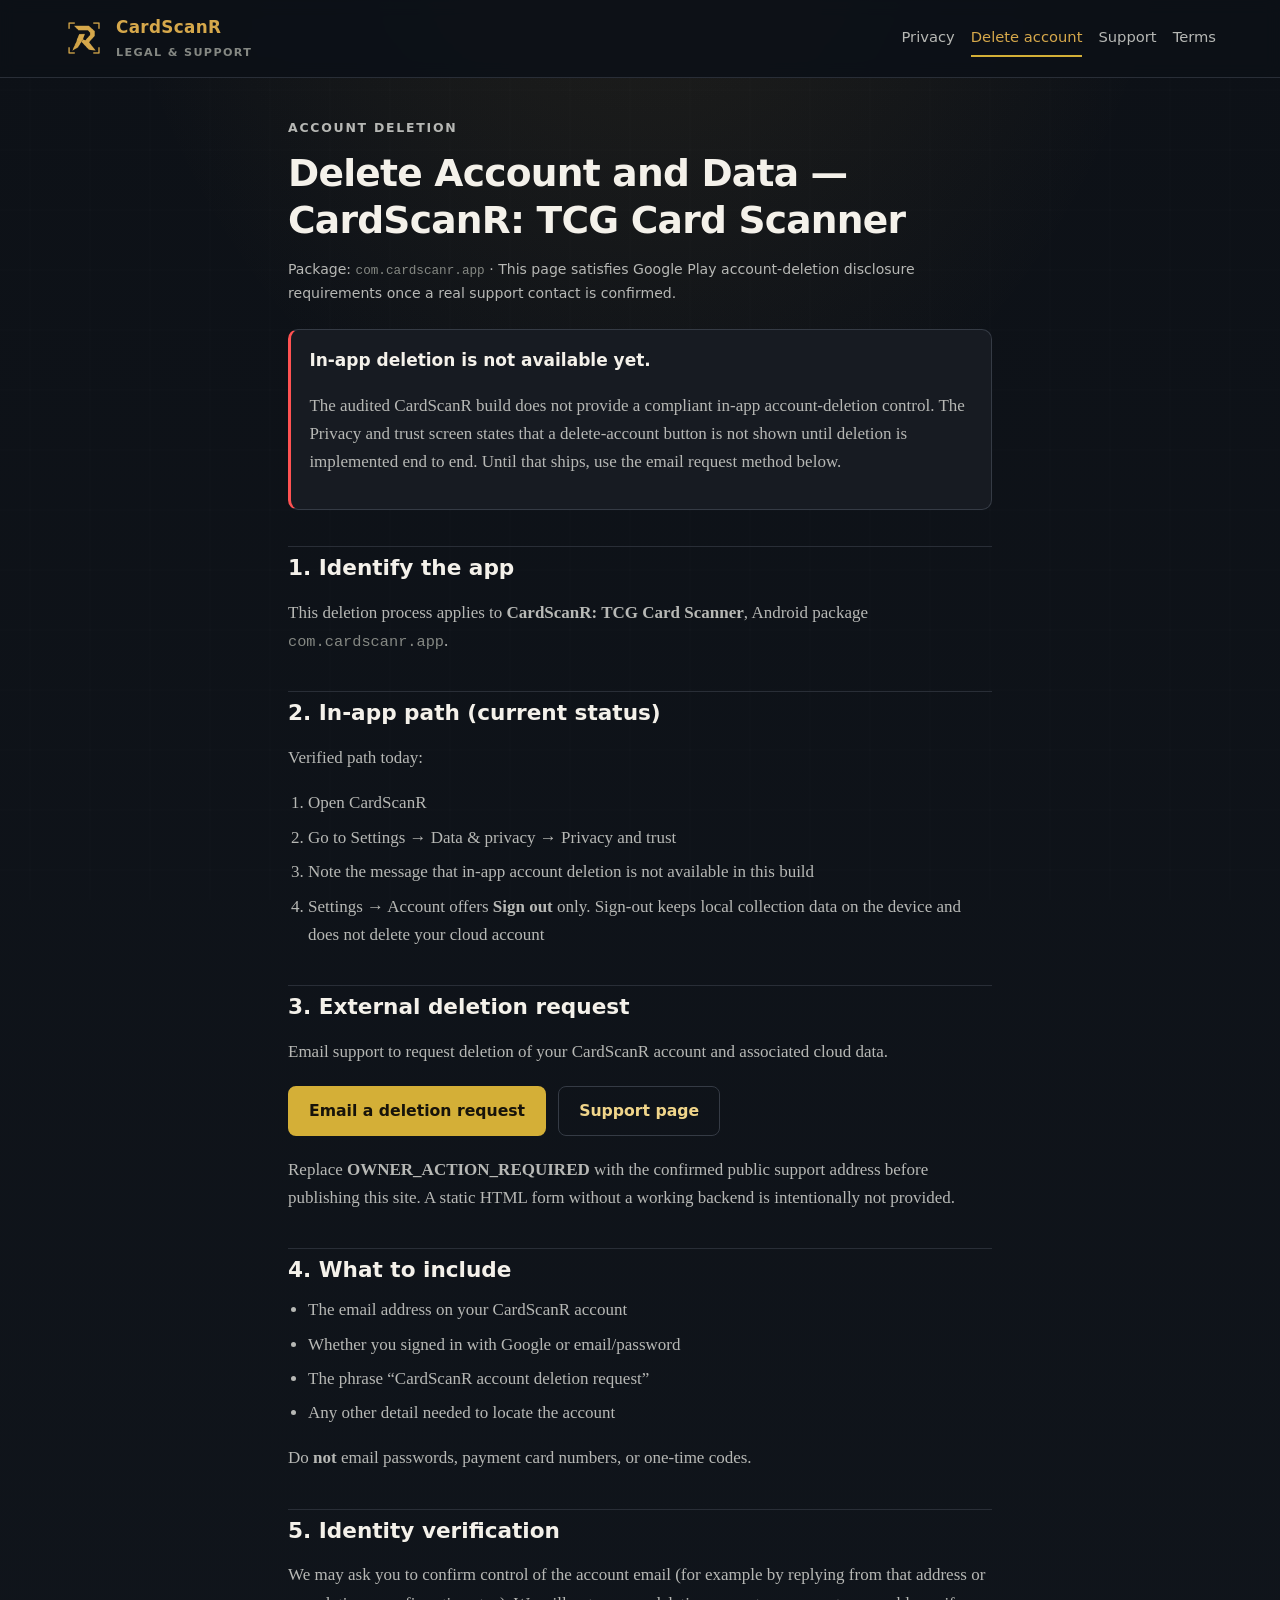
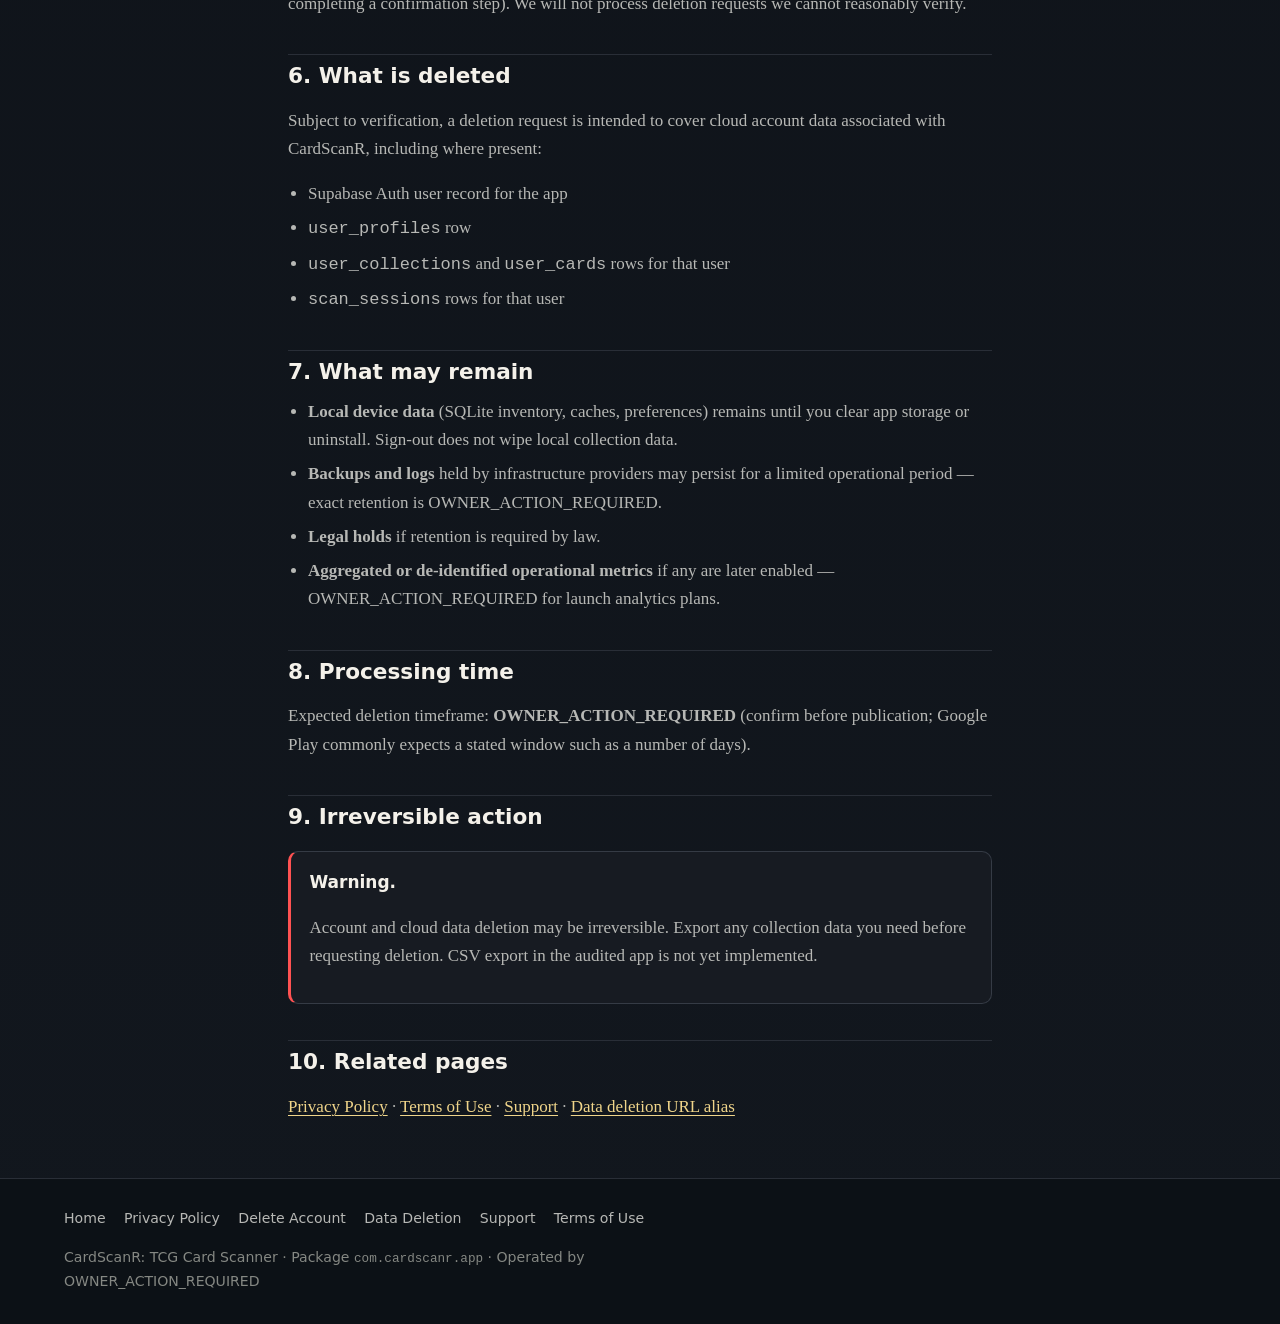
==== docs/data-deletion/index.html @ 14bb3d34 "Add CardScanR legal site draft and Play readiness package. Owner inputs remain unresolved; validatio" ====
<!DOCTYPE html>
<html lang="en-AU">
<head>
  <meta charset="utf-8">
  <meta name="viewport" content="width=device-width, initial-scale=1">
  <meta name="description" content="Data deletion information for CardScanR: TCG Card Scanner. Canonical page: Delete Account and Data.">
  <link rel="canonical" href="../delete-account/">
  <meta http-equiv="refresh" content="0; url=../delete-account/">
  <title>Data Deletion · CardScanR</title>
  <link rel="icon" href="../assets/images/cardscanr_mark.png" type="image/png">
  <link rel="stylesheet" href="../assets/css/site.css">
</head>
<body>
  <a class="skip-link" href="#main">Skip to content</a>
  <header class="site-header">
    <div class="header-inner">
      <a class="brand" href="../">
        <img src="../assets/images/cardscanr_mark.png" width="40" height="40" alt="">
        <span class="brand-text">
          <span class="brand-name">CardScanR</span>
          <span class="brand-tag">Legal &amp; Support</span>
        </span>
      </a>
      <nav class="nav" aria-label="Primary">
        <a href="../privacy/">Privacy</a>
        <a href="../delete-account/">Delete account</a>
        <a href="../support/">Support</a>
        <a href="../terms/">Terms</a>
      </nav>
    </div>
  </header>

  <main id="main" class="site-main prose">
    <p class="eyebrow">Data deletion</p>
    <h1>Data Deletion for CardScanR: TCG Card Scanner</h1>
    <p class="lede">This URL is provided for Google Play and search compatibility. The canonical deletion instructions live on the Delete Account and Data page.</p>
    <div class="actions">
      <a class="btn btn-primary" href="../delete-account/">Continue to Delete Account and Data</a>
    </div>
    <p>If you are not redirected automatically, use the button above. Package: <span class="package">com.cardscanr.app</span>.</p>
    <p>Support contact: OWNER_ACTION_REQUIRED</p>
  </main>

  <footer class="site-footer">
    <div class="footer-inner">
      <nav class="footer-nav" aria-label="Footer">
        <a href="../">Home</a>
        <a href="../privacy/">Privacy Policy</a>
        <a href="../delete-account/">Delete Account</a>
        <a href="../data-deletion/">Data Deletion</a>
        <a href="../support/">Support</a>
        <a href="../terms/">Terms of Use</a>
      </nav>
      <p class="footer-note">CardScanR: TCG Card Scanner · Package <span class="package">com.cardscanr.app</span> · Operated by OWNER_ACTION_REQUIRED</p>
    </div>
  </footer>
  <script src="../assets/js/site.js" defer></script>
</body>
</html>
---- docs/assets/css/site.css ----
/* CardScanR legal site — dark charcoal + gold. No external fonts or trackers. */
:root {
  --canvas: #0d1117;
  --canvas-alt: #12171e;
  --surface: #171b22;
  --surface-raised: #232833;
  --border: #353b45;
  --border-subtle: #292e37;
  --text: #f4f1ea;
  --text-secondary: #b7b8b5;
  --text-muted: #858883;
  --gold: #d4af37;
  --gold-soft: #f0d58a;
  --gold-brand: #d6a84b;
  --on-gold: #17130a;
  --negative: #ff5252;
  --focus: #f0d58a;
  --max: 44rem;
  --page: 72rem;
  --radius: 10px;
  --space: 1rem;
  --space-lg: 1.75rem;
  --space-xl: 2.5rem;
}

*,
*::before,
*::after {
  box-sizing: border-box;
}

html {
  scroll-behavior: smooth;
}

body {
  margin: 0;
  min-height: 100vh;
  font-family: Georgia, "Times New Roman", Times, serif;
  font-size: 1.0625rem;
  line-height: 1.65;
  color: var(--text);
  background:
    radial-gradient(ellipse 80% 50% at 50% -10%, rgba(214, 168, 75, 0.12), transparent 55%),
    linear-gradient(180deg, var(--canvas) 0%, var(--canvas-alt) 100%);
}

body::before {
  content: "";
  position: fixed;
  inset: 0;
  pointer-events: none;
  opacity: 0.035;
  background-image: url("data:image/svg+xml,%3Csvg xmlns='http://www.w3.org/2000/svg' width='60' height='60'%3E%3Cpath d='M0 0h60v60H0z' fill='none'/%3E%3Cpath d='M0 30h60M30 0v60' stroke='%23F4F1EA' stroke-width='0.5'/%3E%3C/svg%3E");
  z-index: 0;
}

a {
  color: var(--gold-soft);
  text-decoration-thickness: 1px;
  text-underline-offset: 0.18em;
}

a:hover {
  color: var(--gold-brand);
}

a:focus-visible,
button:focus-visible,
.skip-link:focus-visible {
  outline: 2px solid var(--focus);
  outline-offset: 3px;
}

.skip-link {
  position: absolute;
  left: var(--space);
  top: -100px;
  z-index: 100;
  padding: 0.6rem 1rem;
  background: var(--gold);
  color: var(--on-gold);
  font-family: system-ui, sans-serif;
  font-weight: 600;
  border-radius: 6px;
  text-decoration: none;
}

.skip-link:focus {
  top: var(--space);
}

.site-header,
.site-footer,
.site-main {
  position: relative;
  z-index: 1;
}

.site-header {
  border-bottom: 1px solid var(--border-subtle);
  background: rgba(13, 17, 23, 0.92);
  backdrop-filter: blur(8px);
}

.header-inner,
.footer-inner,
.site-main {
  width: min(100% - 2rem, var(--page));
  margin-inline: auto;
}

.header-inner {
  display: flex;
  flex-wrap: wrap;
  align-items: center;
  justify-content: space-between;
  gap: var(--space);
  padding: 0.9rem 0;
}

.brand {
  display: inline-flex;
  align-items: center;
  gap: 0.75rem;
  color: var(--text);
  text-decoration: none;
  font-family: system-ui, "Segoe UI", sans-serif;
  font-weight: 700;
  letter-spacing: 0.02em;
}

.brand img {
  width: 40px;
  height: 40px;
  display: block;
}

.brand-text {
  display: flex;
  flex-direction: column;
  gap: 0.1rem;
}

.brand-name {
  font-size: 1.05rem;
  color: var(--gold-brand);
}

.brand-tag {
  font-size: 0.7rem;
  font-weight: 600;
  letter-spacing: 0.12em;
  text-transform: uppercase;
  color: var(--text-muted);
}

.nav {
  display: flex;
  flex-wrap: wrap;
  gap: 0.35rem 1rem;
  font-family: system-ui, "Segoe UI", sans-serif;
  font-size: 0.92rem;
}

.nav a {
  color: var(--text-secondary);
  text-decoration: none;
  padding: 0.35rem 0;
}

.nav a:hover,
.nav a[aria-current="page"] {
  color: var(--gold-brand);
}

.nav a[aria-current="page"] {
  border-bottom: 2px solid var(--gold);
}

.site-main {
  padding: var(--space-xl) 0 var(--space-xl);
  max-width: var(--max);
}

.site-main.wide {
  max-width: var(--page);
}

.hero {
  margin-bottom: var(--space-xl);
}

.hero-brand {
  display: block;
  width: min(100%, 280px);
  height: auto;
  margin-bottom: 1.25rem;
}

.eyebrow {
  font-family: system-ui, "Segoe UI", sans-serif;
  font-size: 0.78rem;
  font-weight: 650;
  letter-spacing: 0.14em;
  text-transform: uppercase;
  color: var(--gold);
  margin: 0 0 0.75rem;
}

h1,
h2,
h3 {
  font-family: system-ui, "Segoe UI", sans-serif;
  line-height: 1.25;
  font-weight: 700;
  color: var(--text);
}

h1 {
  font-size: clamp(1.75rem, 4vw, 2.35rem);
  margin: 0 0 0.85rem;
  letter-spacing: -0.02em;
}

h2 {
  font-size: 1.35rem;
  margin: 2.25rem 0 0.75rem;
  padding-top: 0.5rem;
  border-top: 1px solid var(--border-subtle);
}

h3 {
  font-size: 1.1rem;
  margin: 1.5rem 0 0.5rem;
  color: var(--gold-soft);
}

.lede,
.prose p,
.prose li {
  color: var(--text-secondary);
}

.lede {
  font-size: 1.12rem;
  margin: 0 0 1.5rem;
  max-width: 38rem;
}

.meta {
  font-family: system-ui, "Segoe UI", sans-serif;
  font-size: 0.88rem;
  color: var(--text-muted);
  margin: 0 0 1.5rem;
}

.callout {
  margin: 1.25rem 0;
  padding: 1rem 1.15rem;
  background: var(--surface);
  border: 1px solid var(--border);
  border-left: 3px solid var(--gold);
  border-radius: var(--radius);
}

.callout strong {
  color: var(--text);
  font-family: system-ui, "Segoe UI", sans-serif;
}

.callout.warn {
  border-left-color: var(--negative);
}

.card-grid {
  display: grid;
  gap: 1rem;
  grid-template-columns: 1fr;
  margin: 1.5rem 0 2rem;
  list-style: none;
  padding: 0;
}

@media (min-width: 640px) {
  .card-grid {
    grid-template-columns: 1fr 1fr;
  }
}

.card-grid a {
  display: block;
  padding: 1.15rem 1.25rem;
  background: var(--surface);
  border: 1px solid var(--border);
  border-radius: var(--radius);
  text-decoration: none;
  color: inherit;
  transition: border-color 0.18s ease, transform 0.18s ease;
}

.card-grid a:hover {
  border-color: var(--gold);
  transform: translateY(-2px);
}

.card-grid h2 {
  margin: 0 0 0.4rem;
  padding: 0;
  border: 0;
  font-size: 1.1rem;
  color: var(--gold-brand);
}

.card-grid p {
  margin: 0;
  font-size: 0.95rem;
  color: var(--text-secondary);
}

.prose ul,
.prose ol {
  padding-left: 1.25rem;
  margin: 0.5rem 0 1rem;
}

.prose li {
  margin-bottom: 0.4rem;
}

.prose dt {
  font-family: system-ui, "Segoe UI", sans-serif;
  font-weight: 650;
  color: var(--text);
  margin-top: 0.85rem;
}

.prose dd {
  margin: 0.25rem 0 0;
  color: var(--text-secondary);
}

.btn {
  display: inline-flex;
  align-items: center;
  justify-content: center;
  gap: 0.4rem;
  min-height: 48px;
  padding: 0.7rem 1.25rem;
  border-radius: 8px;
  border: 1px solid transparent;
  font-family: system-ui, "Segoe UI", sans-serif;
  font-size: 0.98rem;
  font-weight: 650;
  text-decoration: none;
  cursor: pointer;
}

.btn-primary {
  background: var(--gold);
  color: var(--on-gold);
}

.btn-primary:hover {
  background: var(--gold-soft);
  color: var(--on-gold);
}

.btn-secondary {
  background: transparent;
  color: var(--gold-soft);
  border-color: var(--border);
}

.btn-secondary:hover {
  border-color: var(--gold);
  color: var(--gold-brand);
}

.actions {
  display: flex;
  flex-wrap: wrap;
  gap: 0.75rem;
  margin: 1.25rem 0;
}

.site-footer {
  margin-top: auto;
  border-top: 1px solid var(--border-subtle);
  background: rgba(13, 17, 23, 0.95);
  padding: 1.75rem 0 2rem;
  font-family: system-ui, "Segoe UI", sans-serif;
  font-size: 0.88rem;
}

.footer-inner {
  display: flex;
  flex-direction: column;
  gap: 1rem;
}

.footer-nav {
  display: flex;
  flex-wrap: wrap;
  gap: 0.5rem 1.15rem;
}

.footer-nav a {
  color: var(--text-secondary);
  text-decoration: none;
}

.footer-nav a:hover {
  color: var(--gold-brand);
}

.footer-note {
  color: var(--text-muted);
  margin: 0;
  max-width: 40rem;
}

.package {
  font-family: ui-monospace, Consolas, monospace;
  font-size: 0.9em;
  color: var(--text-muted);
}

@media (prefers-reduced-motion: reduce) {
  html {
    scroll-behavior: auto;
  }

  .card-grid a {
    transition: none;
  }

  .card-grid a:hover {
    transform: none;
  }
}
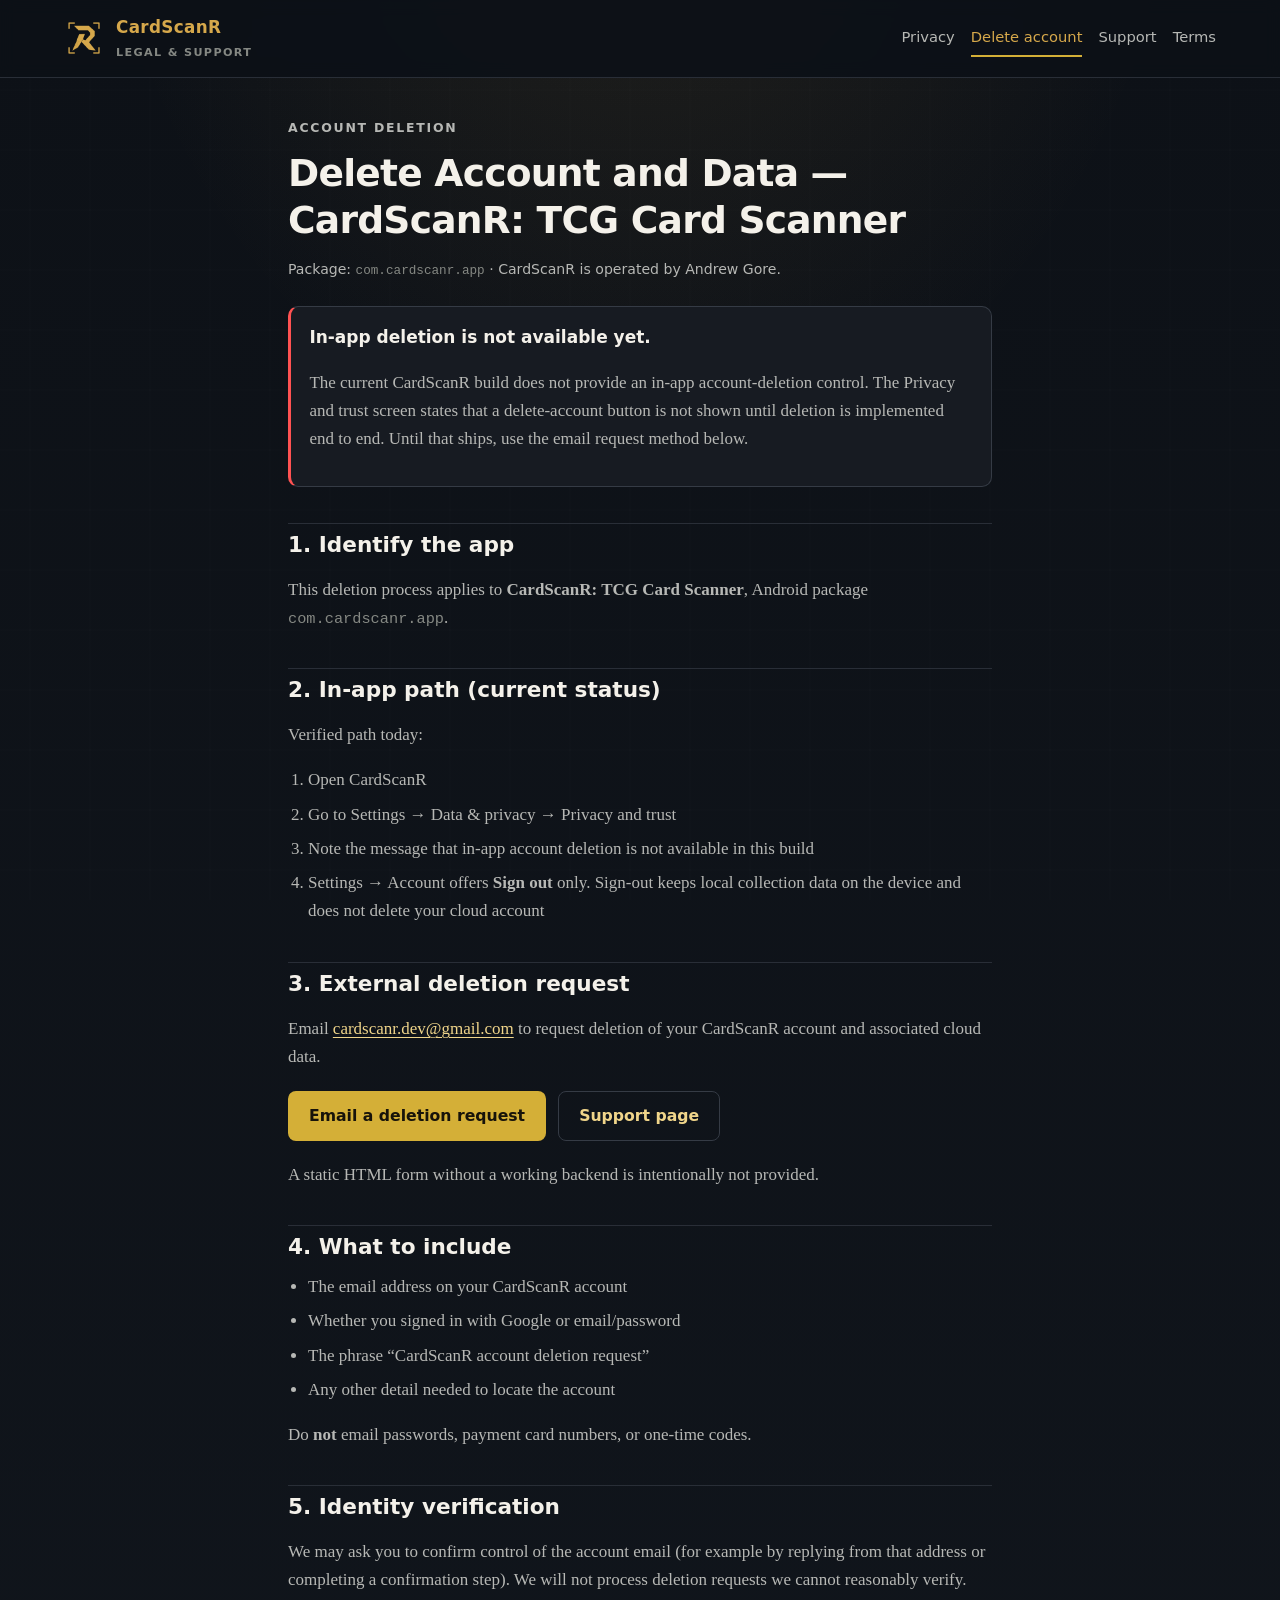
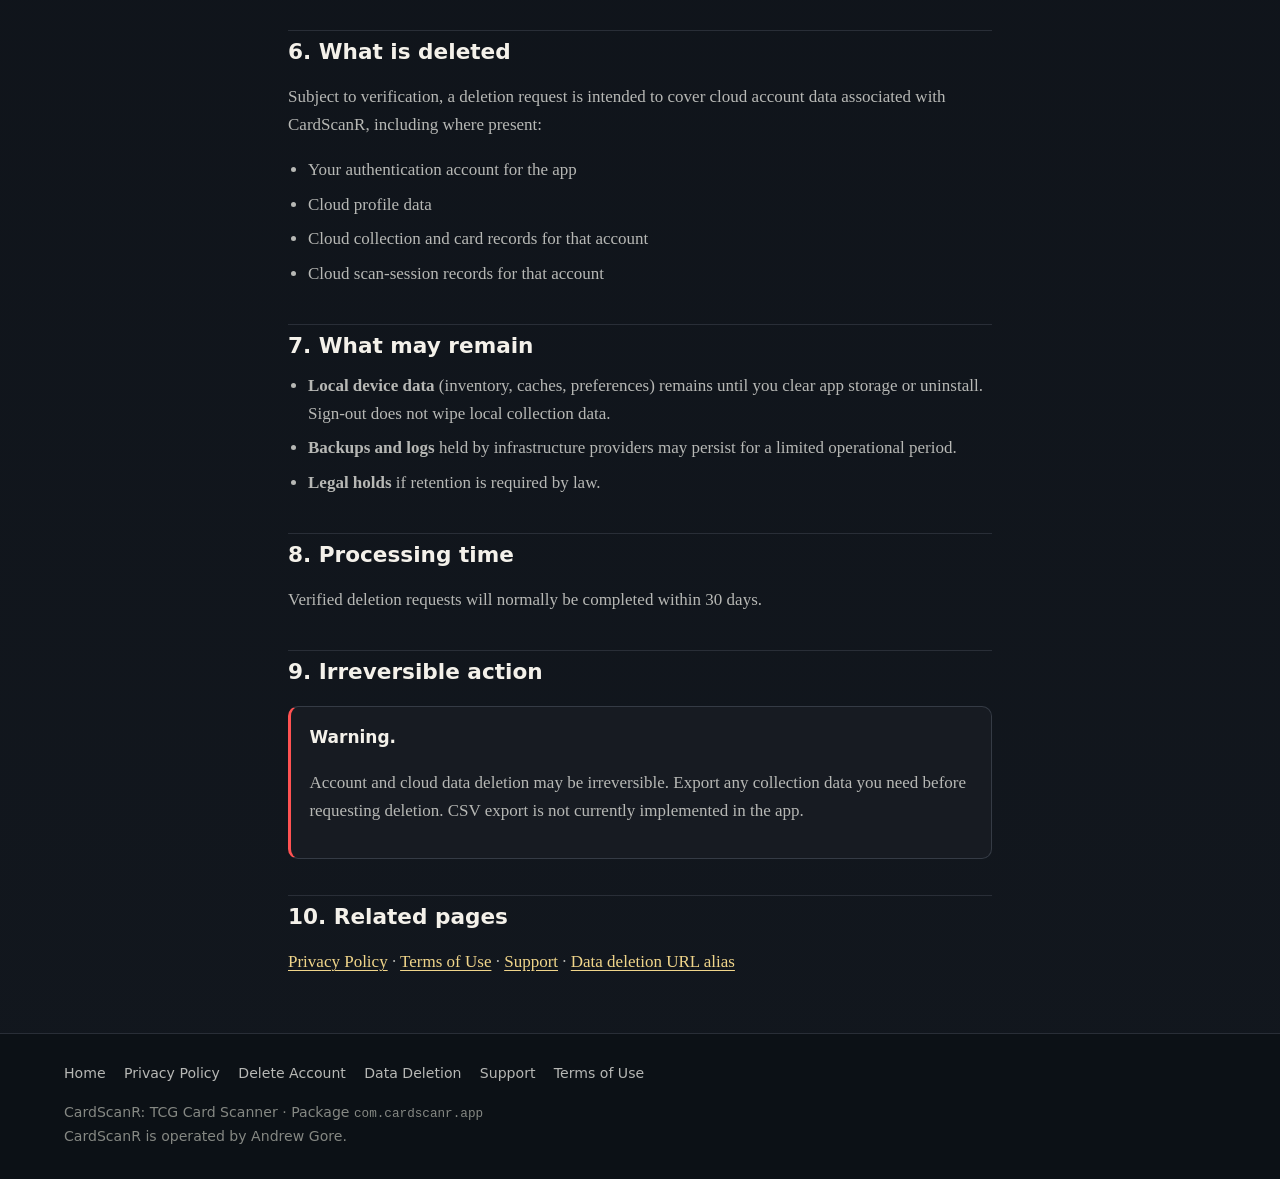
==== commit 80a2fdbd: "First upload" ====
--- a/docs/data-deletion/index.html
+++ b/docs/data-deletion/index.html
@@ -38,7 +38,7 @@
       <a class="btn btn-primary" href="../delete-account/">Continue to Delete Account and Data</a>
     </div>
     <p>If you are not redirected automatically, use the button above. Package: <span class="package">com.cardscanr.app</span>.</p>
-    <p>Support contact: OWNER_ACTION_REQUIRED</p>
+    <p>Support contact: <a href="mailto:cardscanr.dev@gmail.com">cardscanr.dev@gmail.com</a></p>
   </main>
 
   <footer class="site-footer">
@@ -51,7 +51,7 @@
         <a href="../support/">Support</a>
         <a href="../terms/">Terms of Use</a>
       </nav>
-      <p class="footer-note">CardScanR: TCG Card Scanner · Package <span class="package">com.cardscanr.app</span> · Operated by OWNER_ACTION_REQUIRED</p>
+      <p class="footer-note">CardScanR: TCG Card Scanner · Package <span class="package">com.cardscanr.app</span><br>CardScanR is operated by Andrew Gore.</p>
     </div>
   </footer>
   <script src="../assets/js/site.js" defer></script>
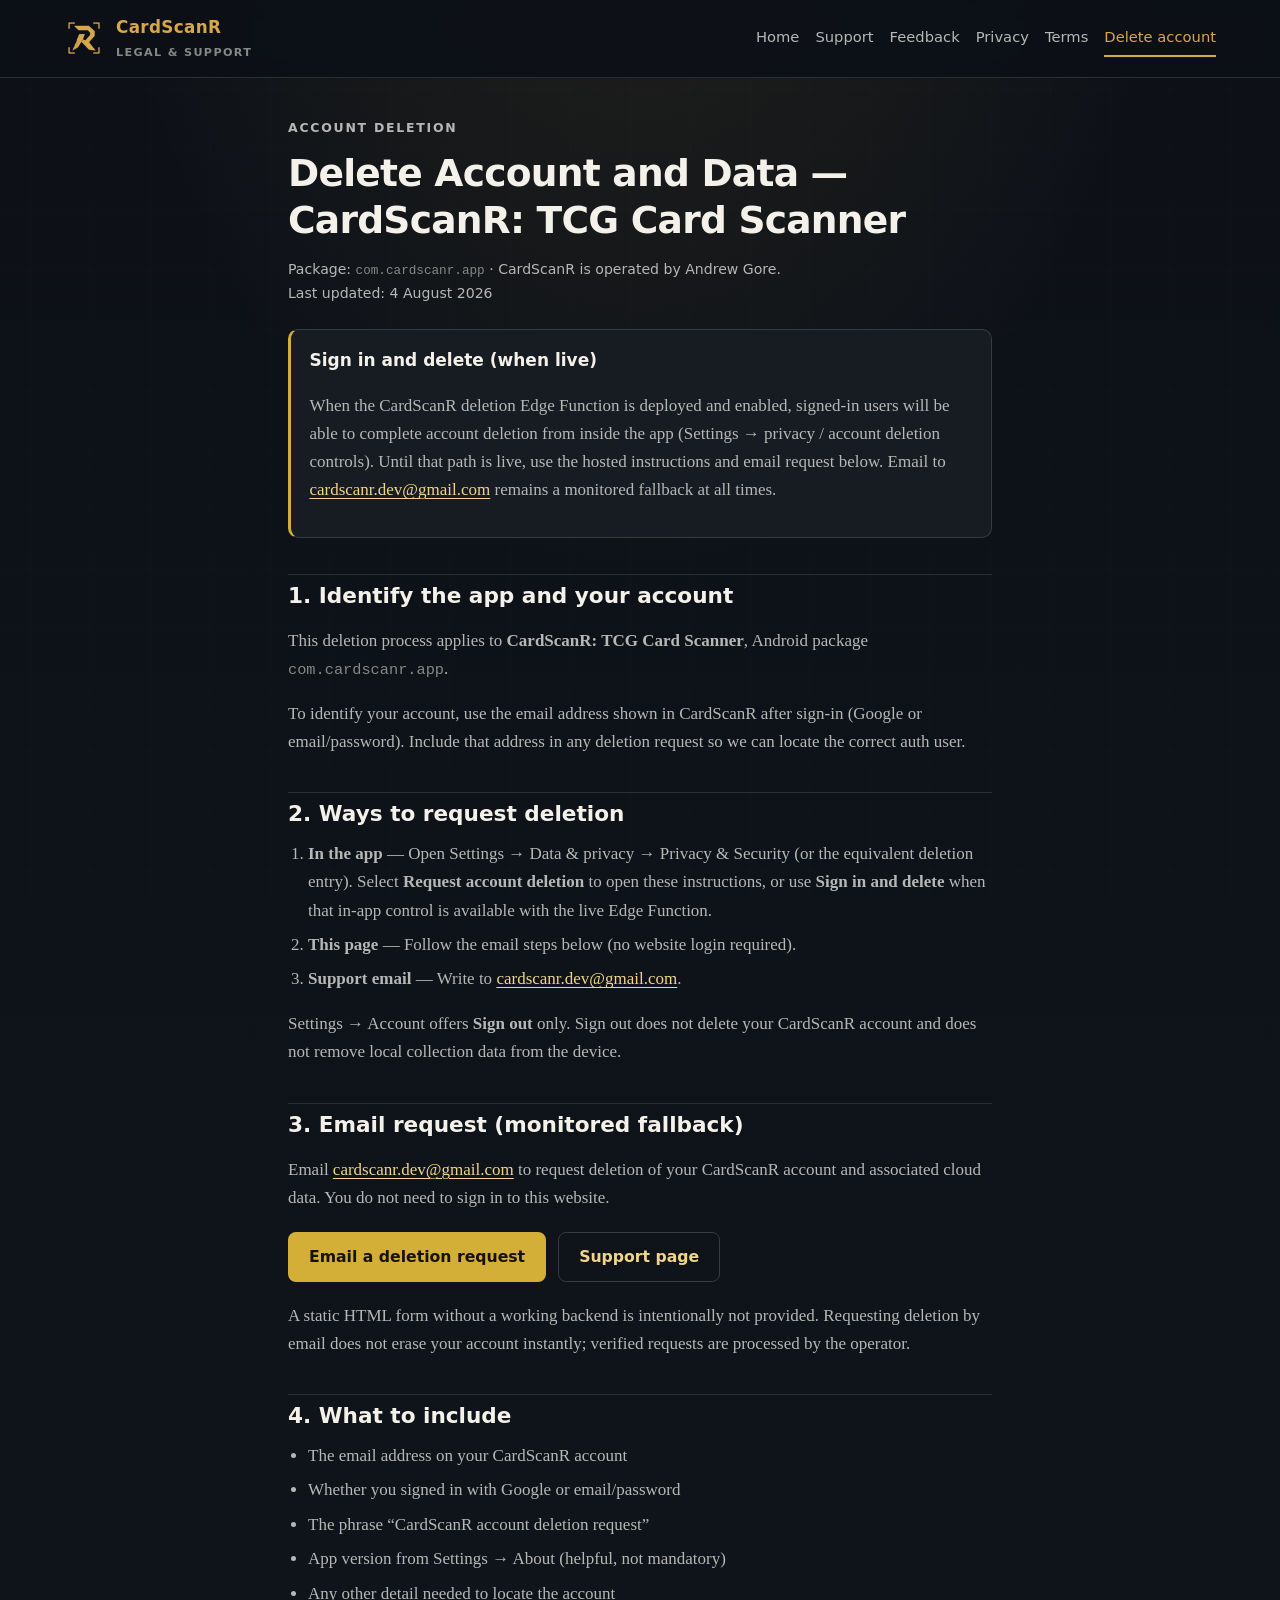
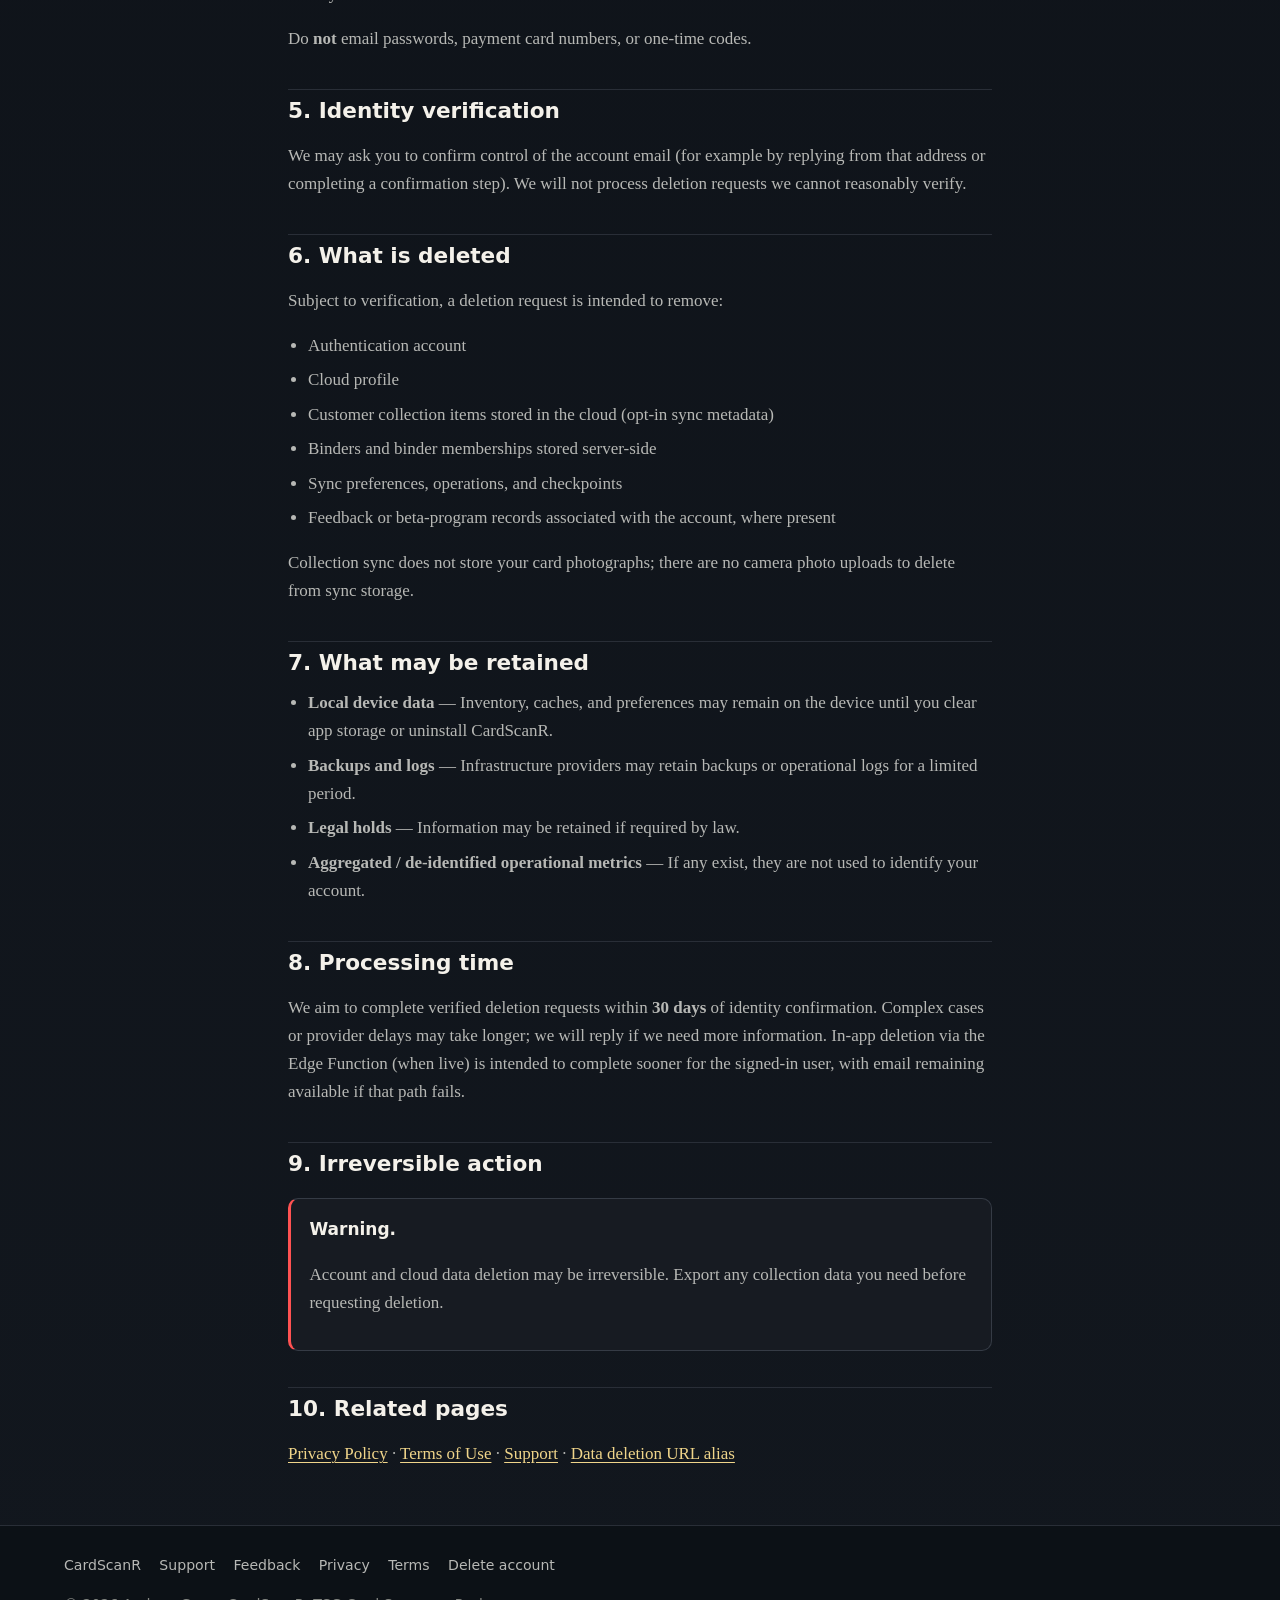
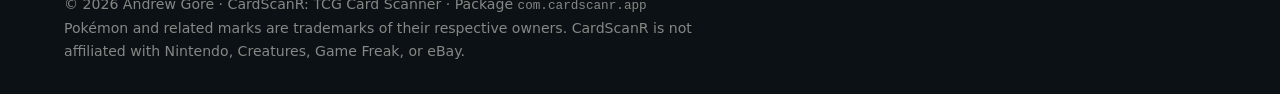
==== commit 917fb970: "Deploy CardScanR support site and feedback form to custom domain Publish legal/support/feedback page" ====
--- a/docs/data-deletion/index.html
+++ b/docs/data-deletion/index.html
@@ -4,7 +4,7 @@
   <meta charset="utf-8">
   <meta name="viewport" content="width=device-width, initial-scale=1">
   <meta name="description" content="Data deletion information for CardScanR: TCG Card Scanner. Canonical page: Delete Account and Data.">
-  <link rel="canonical" href="../delete-account/">
+  <link rel="canonical" href="https://cardscanr.com/delete-account/">
   <meta http-equiv="refresh" content="0; url=../delete-account/">
   <title>Data Deletion · CardScanR</title>
   <link rel="icon" href="../assets/images/cardscanr_mark.png" type="image/png">
@@ -21,11 +21,16 @@
           <span class="brand-tag">Legal &amp; Support</span>
         </span>
       </a>
-      <nav class="nav" aria-label="Primary">
+      <button type="button" class="nav-toggle" aria-expanded="false" aria-controls="site-nav" aria-label="Open menu">
+        <span class="nav-toggle-icon" aria-hidden="true"></span>
+      </button>
+      <nav class="nav" id="site-nav" aria-label="Primary">
+        <a href="../">Home</a>
+        <a href="../support/">Support</a>
+        <a href="../feedback/">Feedback</a>
         <a href="../privacy/">Privacy</a>
+        <a href="../terms/">Terms</a>
         <a href="../delete-account/">Delete account</a>
-        <a href="../support/">Support</a>
-        <a href="../terms/">Terms</a>
       </nav>
     </div>
   </header>
@@ -44,14 +49,14 @@
   <footer class="site-footer">
     <div class="footer-inner">
       <nav class="footer-nav" aria-label="Footer">
-        <a href="../">Home</a>
-        <a href="../privacy/">Privacy Policy</a>
-        <a href="../delete-account/">Delete Account</a>
-        <a href="../data-deletion/">Data Deletion</a>
+        <a href="../">CardScanR</a>
         <a href="../support/">Support</a>
-        <a href="../terms/">Terms of Use</a>
+        <a href="../feedback/">Feedback</a>
+        <a href="../privacy/">Privacy</a>
+        <a href="../terms/">Terms</a>
+        <a href="../delete-account/">Delete account</a>
       </nav>
-      <p class="footer-note">CardScanR: TCG Card Scanner · Package <span class="package">com.cardscanr.app</span><br>CardScanR is operated by Andrew Gore.</p>
+      <p class="footer-note">© <span data-year>2026</span> Andrew Gore · CardScanR: TCG Card Scanner · Package <span class="package">com.cardscanr.app</span><br>Pokémon and related marks are trademarks of their respective owners. CardScanR is not affiliated with Nintendo, Creatures, Game Freak, or eBay.</p>
     </div>
   </footer>
   <script src="../assets/js/site.js" defer></script>
--- a/docs/assets/css/site.css
+++ b/docs/assets/css/site.css
@@ -426,6 +426,259 @@
   color: var(--text-muted);
 }
 
+/* Mobile navigation toggle */
+.nav-toggle {
+  display: none;
+  align-items: center;
+  justify-content: center;
+  width: 44px;
+  height: 44px;
+  padding: 0;
+  border: 1px solid var(--border);
+  border-radius: 8px;
+  background: var(--surface);
+  color: var(--text);
+  cursor: pointer;
+  font-family: system-ui, "Segoe UI", sans-serif;
+}
+
+.nav-toggle-icon {
+  display: block;
+  width: 1.25rem;
+  height: 2px;
+  background: currentColor;
+  position: relative;
+  transition: background 0.18s ease;
+}
+
+.nav-toggle-icon::before,
+.nav-toggle-icon::after {
+  content: "";
+  position: absolute;
+  left: 0;
+  width: 100%;
+  height: 2px;
+  background: currentColor;
+  transition: transform 0.18s ease, top 0.18s ease;
+}
+
+.nav-toggle-icon::before {
+  top: -6px;
+}
+
+.nav-toggle-icon::after {
+  top: 6px;
+}
+
+.nav-toggle[aria-expanded="true"] .nav-toggle-icon {
+  background: transparent;
+}
+
+.nav-toggle[aria-expanded="true"] .nav-toggle-icon::before {
+  top: 0;
+  transform: rotate(45deg);
+}
+
+.nav-toggle[aria-expanded="true"] .nav-toggle-icon::after {
+  top: 0;
+  transform: rotate(-45deg);
+}
+
+@media (max-width: 720px) {
+  .nav-toggle {
+    display: inline-flex;
+    margin-left: auto;
+  }
+
+  .header-inner {
+    position: relative;
+  }
+
+  .nav {
+    display: none;
+    flex-direction: column;
+    width: 100%;
+    padding: 0.5rem 0 0.75rem;
+    border-top: 1px solid var(--border-subtle);
+    margin-top: 0.25rem;
+  }
+
+  .nav.nav--open {
+    display: flex;
+  }
+
+  .nav a {
+    padding: 0.55rem 0;
+    min-height: 44px;
+    display: flex;
+    align-items: center;
+  }
+}
+
+/* Feedback and form styles */
+.form-stack {
+  display: flex;
+  flex-direction: column;
+  gap: 1.15rem;
+  margin: 1.5rem 0 2rem;
+}
+
+.field {
+  display: flex;
+  flex-direction: column;
+  gap: 0.35rem;
+}
+
+.field label {
+  font-family: system-ui, "Segoe UI", sans-serif;
+  font-size: 0.95rem;
+  font-weight: 650;
+  color: var(--text);
+}
+
+.required-marker {
+  color: var(--gold);
+  font-weight: 700;
+}
+
+.field input,
+.field select,
+.field textarea {
+  width: 100%;
+  min-height: 48px;
+  padding: 0.65rem 0.85rem;
+  border: 1px solid var(--border);
+  border-radius: 8px;
+  background: var(--surface);
+  color: var(--text);
+  font-family: system-ui, "Segoe UI", sans-serif;
+  font-size: 1rem;
+  line-height: 1.4;
+}
+
+.field textarea {
+  min-height: 8rem;
+  resize: vertical;
+}
+
+.field input:focus,
+.field select:focus,
+.field textarea:focus {
+  outline: 2px solid var(--focus);
+  outline-offset: 2px;
+  border-color: var(--gold);
+}
+
+.field input[aria-invalid="true"],
+.field select[aria-invalid="true"],
+.field textarea[aria-invalid="true"] {
+  border-color: var(--negative);
+}
+
+.field-hint {
+  font-family: system-ui, "Segoe UI", sans-serif;
+  font-size: 0.85rem;
+  color: var(--text-muted);
+  margin: 0;
+}
+
+.char-count {
+  font-family: system-ui, "Segoe UI", sans-serif;
+  font-size: 0.82rem;
+  color: var(--text-muted);
+  text-align: right;
+  margin: 0;
+}
+
+.char-count.is-over {
+  color: var(--negative);
+  font-weight: 650;
+}
+
+.error-summary {
+  margin: 0 0 1rem;
+  padding: 0.85rem 1rem;
+  border: 1px solid var(--negative);
+  border-radius: var(--radius);
+  background: rgba(255, 82, 82, 0.08);
+  color: var(--text);
+  font-family: system-ui, "Segoe UI", sans-serif;
+  font-size: 0.95rem;
+}
+
+.error-summary[hidden] {
+  display: none !important;
+}
+
+.error-summary ul {
+  margin: 0.5rem 0 0;
+  padding-left: 1.2rem;
+}
+
+.field-error {
+  font-family: system-ui, "Segoe UI", sans-serif;
+  font-size: 0.85rem;
+  color: var(--negative);
+  margin: 0;
+}
+
+.field-error[hidden] {
+  display: none !important;
+}
+
+.form-success,
+.form-failure {
+  margin: 1rem 0;
+  padding: 1rem 1.15rem;
+  border-radius: var(--radius);
+  font-family: system-ui, "Segoe UI", sans-serif;
+}
+
+.form-success {
+  border: 1px solid var(--gold);
+  background: rgba(214, 168, 75, 0.1);
+  color: var(--text);
+}
+
+.form-failure {
+  border: 1px solid var(--negative);
+  background: rgba(255, 82, 82, 0.08);
+  color: var(--text);
+}
+
+.form-success[hidden],
+.form-failure[hidden] {
+  display: none !important;
+}
+
+.form-privacy {
+  font-family: system-ui, "Segoe UI", sans-serif;
+  font-size: 0.88rem;
+  color: var(--text-muted);
+  margin: 0.75rem 0 0;
+  max-width: 38rem;
+}
+
+.turnstile-slot {
+  min-height: 65px;
+  margin: 0.5rem 0 0.25rem;
+}
+
+.form-actions {
+  display: flex;
+  flex-direction: column;
+  gap: 0.75rem;
+  margin-top: 0.5rem;
+}
+
+@media (min-width: 480px) {
+  .form-actions {
+    flex-direction: row;
+    flex-wrap: wrap;
+    align-items: center;
+  }
+}
+
 @media (prefers-reduced-motion: reduce) {
   html {
     scroll-behavior: auto;
@@ -438,4 +691,10 @@
   .card-grid a:hover {
     transform: none;
   }
-}
+
+  .nav-toggle-icon,
+  .nav-toggle-icon::before,
+  .nav-toggle-icon::after {
+    transition: none;
+  }
+}
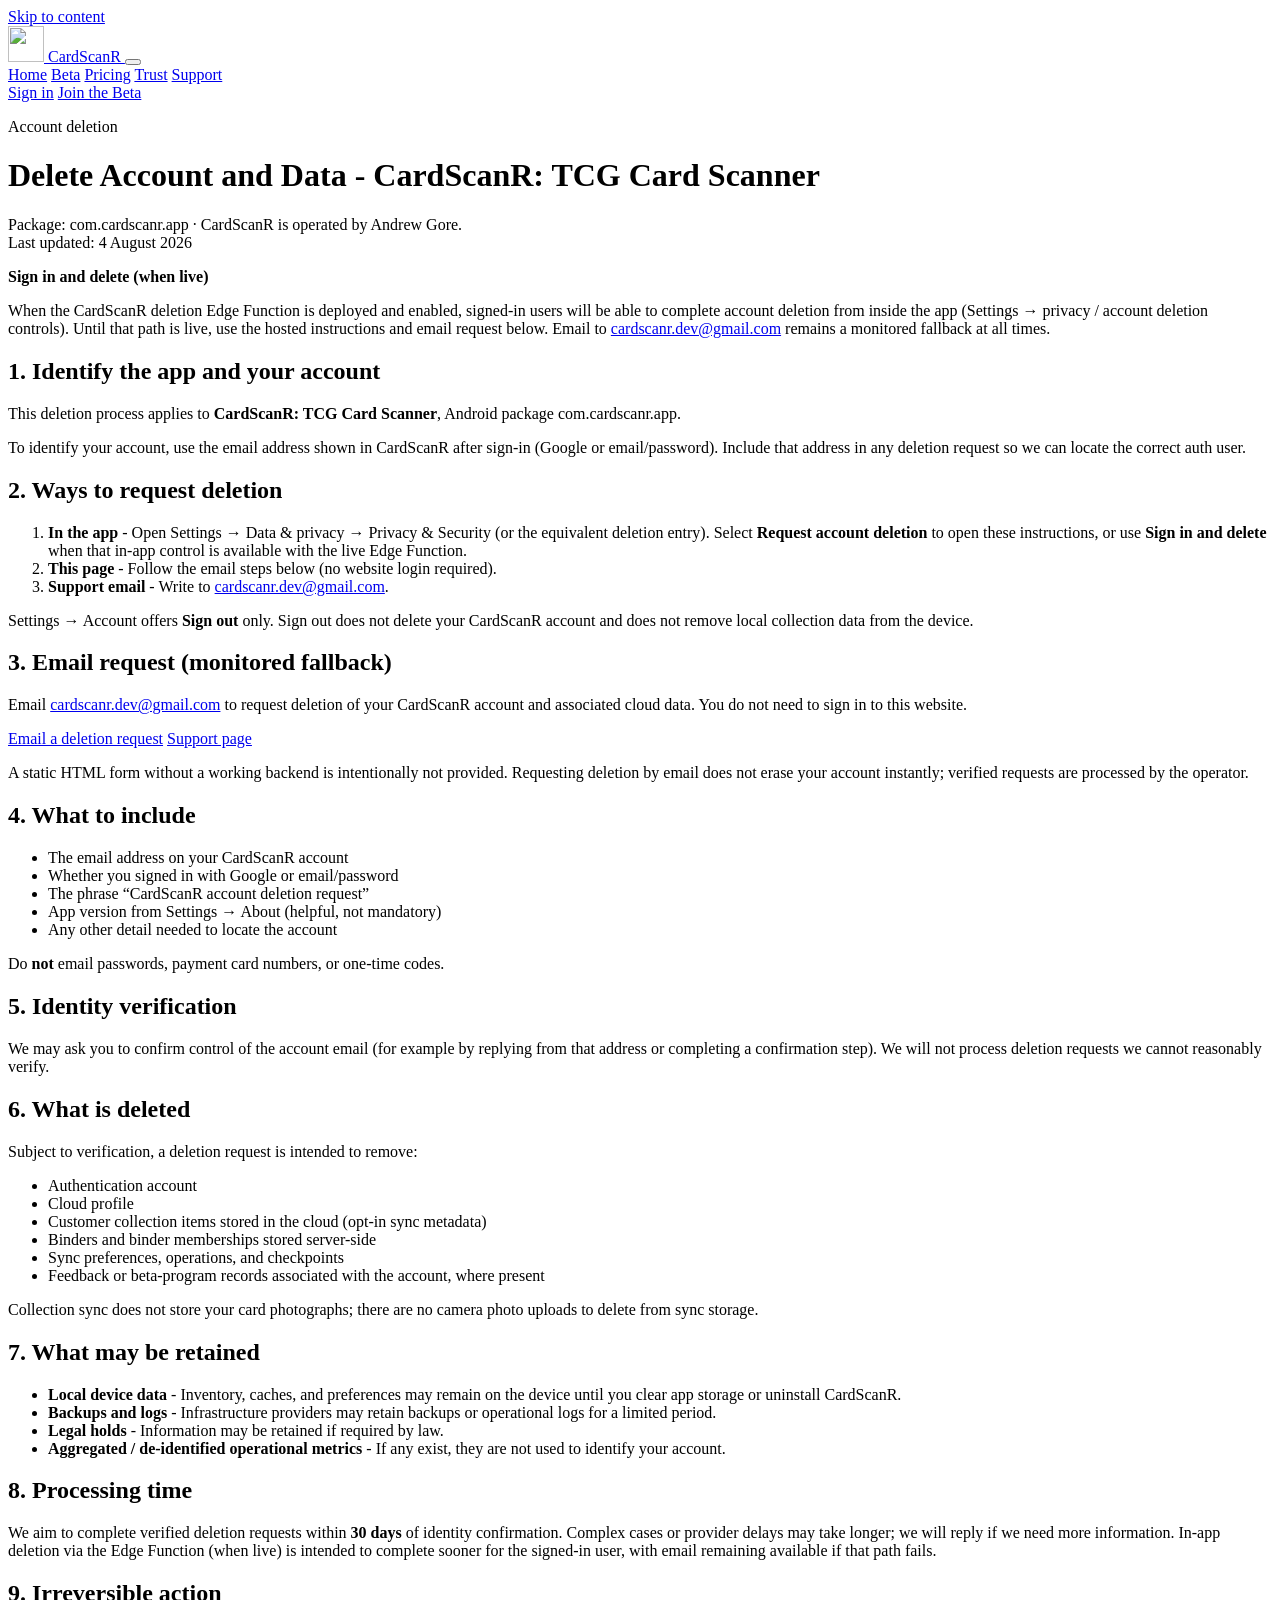
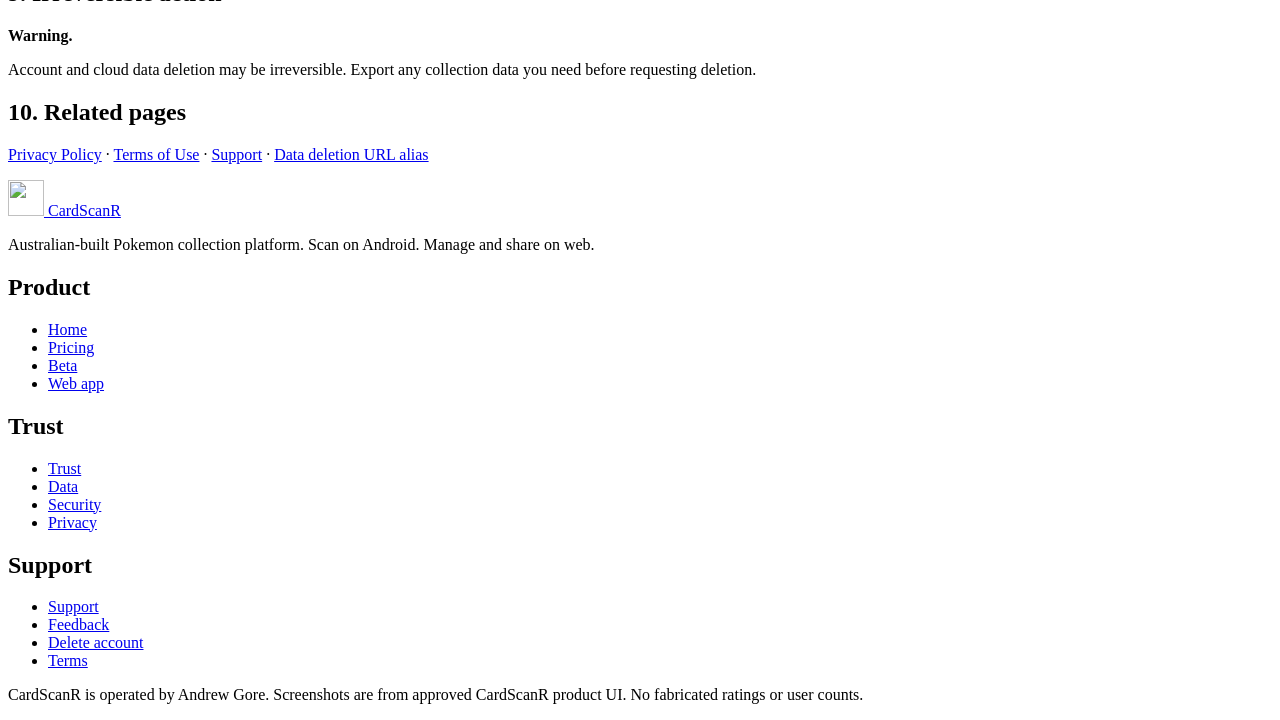
==== commit 48204d57: "Align Legal docs chrome with CardScanR public site polish. Use shared header/footer, absolute assets" ====
--- a/docs/data-deletion/index.html
+++ b/docs/data-deletion/index.html
@@ -5,32 +5,47 @@
   <meta name="viewport" content="width=device-width, initial-scale=1">
   <meta name="description" content="Data deletion information for CardScanR: TCG Card Scanner. Canonical page: Delete Account and Data.">
   <link rel="canonical" href="https://cardscanr.com/delete-account/">
+  <meta property="og:type" content="website" />
+  <meta property="og:site_name" content="CardScanR" />
+  <meta property="og:title" content="Data deletion · CardScanR" />
+  <meta property="og:description" content="How CardScanR handles data deletion requests." />
+  <meta property="og:url" content="https://cardscanr.com/data-deletion/" />
+  <meta property="og:image" content="https://cardscanr.com/assets/brand/cardscanr_social_preview_1200x630.png" />
+  <meta name="twitter:card" content="summary_large_image" />
+  <meta name="twitter:title" content="Data deletion · CardScanR" />
+  <meta name="twitter:description" content="How CardScanR handles data deletion requests." />
+  <meta name="twitter:image" content="https://cardscanr.com/assets/brand/cardscanr_social_preview_1200x630.png" />
   <meta http-equiv="refresh" content="0; url=../delete-account/">
   <title>Data Deletion · CardScanR</title>
-  <link rel="icon" href="../assets/images/cardscanr_mark.png" type="image/png">
-  <link rel="stylesheet" href="../assets/css/site.css">
+  <link rel="icon" href="/assets/images/cardscanr_mark.png" type="image/png">
+    <link rel="preconnect" href="https://fonts.googleapis.com" />
+  <link rel="preconnect" href="https://fonts.gstatic.com" crossorigin />
+  <link href="https://fonts.googleapis.com/css2?family=IBM+Plex+Sans:wght@400;500;650;700&family=Sora:wght@600;700&display=swap" rel="stylesheet" />
+  <link rel="stylesheet" href="/assets/css/site.css">
 </head>
 <body>
   <a class="skip-link" href="#main">Skip to content</a>
   <header class="site-header">
-    <div class="header-inner">
-      <a class="brand" href="../">
-        <img src="../assets/images/cardscanr_mark.png" width="40" height="40" alt="">
-        <span class="brand-text">
-          <span class="brand-name">CardScanR</span>
-          <span class="brand-tag">Legal &amp; Support</span>
-        </span>
+    <div class="site-header__inner">
+      <a class="brand" href="/">
+        <img src="/assets/images/cardscanr_mark.png" width="36" height="36" alt="" />
+        CardScanR
       </a>
       <button type="button" class="nav-toggle" aria-expanded="false" aria-controls="site-nav" aria-label="Open menu">
-        <span class="nav-toggle-icon" aria-hidden="true"></span>
+        <span class="nav-toggle-bars" aria-hidden="true"></span>
       </button>
-      <nav class="nav" id="site-nav" aria-label="Primary">
-        <a href="../">Home</a>
-        <a href="../support/">Support</a>
-        <a href="../feedback/">Feedback</a>
-        <a href="../privacy/">Privacy</a>
-        <a href="../terms/">Terms</a>
-        <a href="../delete-account/">Delete account</a>
+      <nav class="site-nav" id="site-nav" aria-label="Primary">
+        <div class="site-nav__links">
+          <a href="/">Home</a>
+          <a href="/beta/">Beta</a>
+          <a href="/pricing/">Pricing</a>
+          <a href="/trust/">Trust</a>
+          <a href="/support/" aria-current="page">Support</a>
+        </div>
+        <div class="site-nav__actions">
+          <a class="btn btn--ghost" href="/app/">Sign in</a>
+          <a class="btn btn--primary" href="/beta/#apply">Join the Beta</a>
+        </div>
       </nav>
     </div>
   </header>
@@ -40,25 +55,56 @@
     <h1>Data Deletion for CardScanR: TCG Card Scanner</h1>
     <p class="lede">This URL is provided for Google Play and search compatibility. The canonical deletion instructions live on the Delete Account and Data page.</p>
     <div class="actions">
-      <a class="btn btn-primary" href="../delete-account/">Continue to Delete Account and Data</a>
+      <a class="btn btn--primary" href="/delete-account/">Continue to Delete Account and Data</a>
     </div>
     <p>If you are not redirected automatically, use the button above. Package: <span class="package">com.cardscanr.app</span>.</p>
     <p>Support contact: <a href="mailto:cardscanr.dev@gmail.com">cardscanr.dev@gmail.com</a></p>
   </main>
 
-  <footer class="site-footer">
-    <div class="footer-inner">
-      <nav class="footer-nav" aria-label="Footer">
-        <a href="../">CardScanR</a>
-        <a href="../support/">Support</a>
-        <a href="../feedback/">Feedback</a>
-        <a href="../privacy/">Privacy</a>
-        <a href="../terms/">Terms</a>
-        <a href="../delete-account/">Delete account</a>
-      </nav>
-      <p class="footer-note">© <span data-year>2026</span> Andrew Gore · CardScanR: TCG Card Scanner · Package <span class="package">com.cardscanr.app</span><br>Pokémon and related marks are trademarks of their respective owners. CardScanR is not affiliated with Nintendo, Creatures, Game Freak, or eBay.</p>
+      <footer class="site-footer">
+    <div class="section-inner">
+      <div class="site-footer__grid">
+        <div>
+          <a class="brand" href="/">
+            <img src="/assets/images/cardscanr_mark.png" width="36" height="36" alt="" />
+            CardScanR
+          </a>
+          <p>Australian-built Pokemon collection platform. Scan on Android. Manage and share on web.</p>
+        </div>
+        <div>
+          <h2>Product</h2>
+          <ul>
+            <li><a href="/">Home</a></li>
+            <li><a href="/pricing/">Pricing</a></li>
+            <li><a href="/beta/">Beta</a></li>
+            <li><a href="/app/">Web app</a></li>
+          </ul>
+        </div>
+        <div>
+          <h2>Trust</h2>
+          <ul>
+            <li><a href="/trust/">Trust</a></li>
+            <li><a href="/data/">Data</a></li>
+            <li><a href="/security/">Security</a></li>
+            <li><a href="/privacy/">Privacy</a></li>
+          </ul>
+        </div>
+        <div>
+          <h2>Support</h2>
+          <ul>
+            <li><a href="/support/">Support</a></li>
+            <li><a href="/feedback/">Feedback</a></li>
+            <li><a href="/delete-account/">Delete account</a></li>
+            <li><a href="/terms/">Terms</a></li>
+          </ul>
+        </div>
+      </div>
+      <p class="site-footer__note">
+        CardScanR is operated by Andrew Gore.
+        Screenshots are from approved CardScanR product UI. No fabricated ratings or user counts.
+      </p>
     </div>
   </footer>
-  <script src="../assets/js/site.js" defer></script>
+  <script src="/assets/js/site.js" defer></script>
 </body>
 </html>
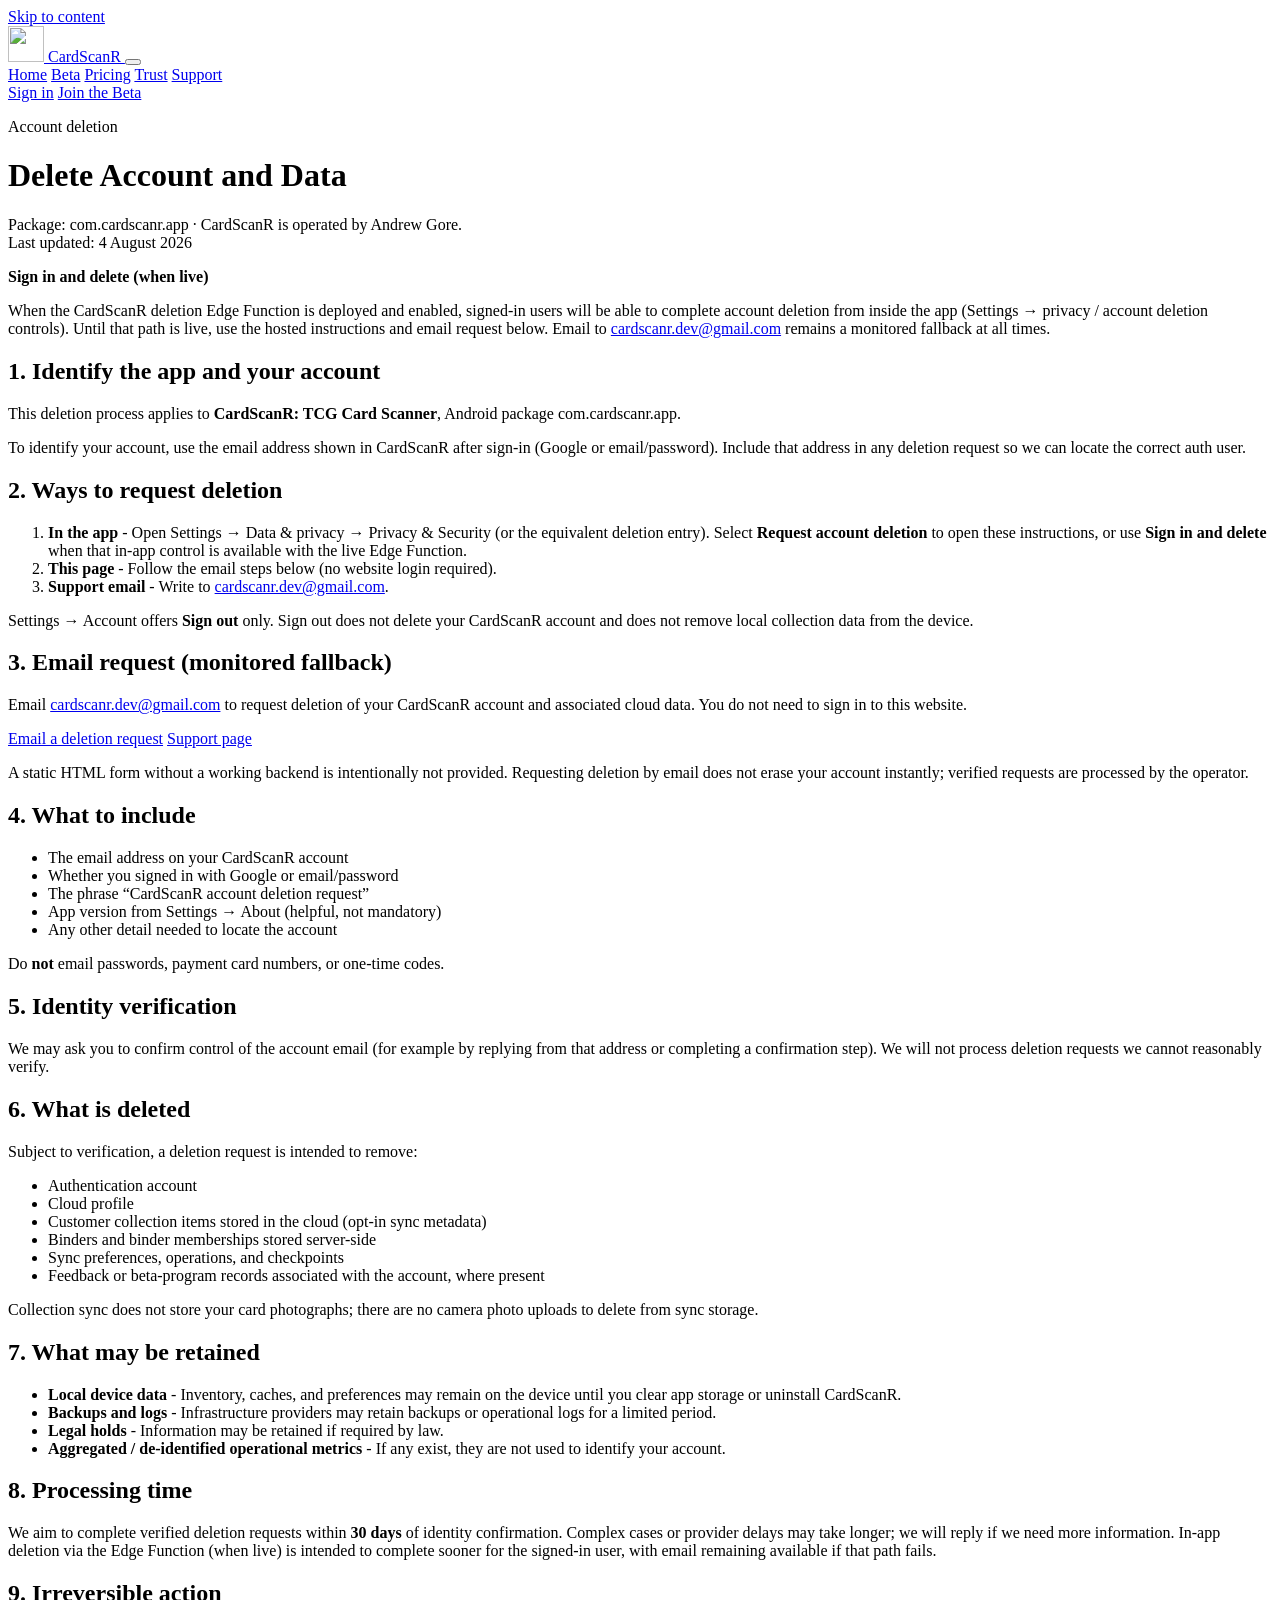
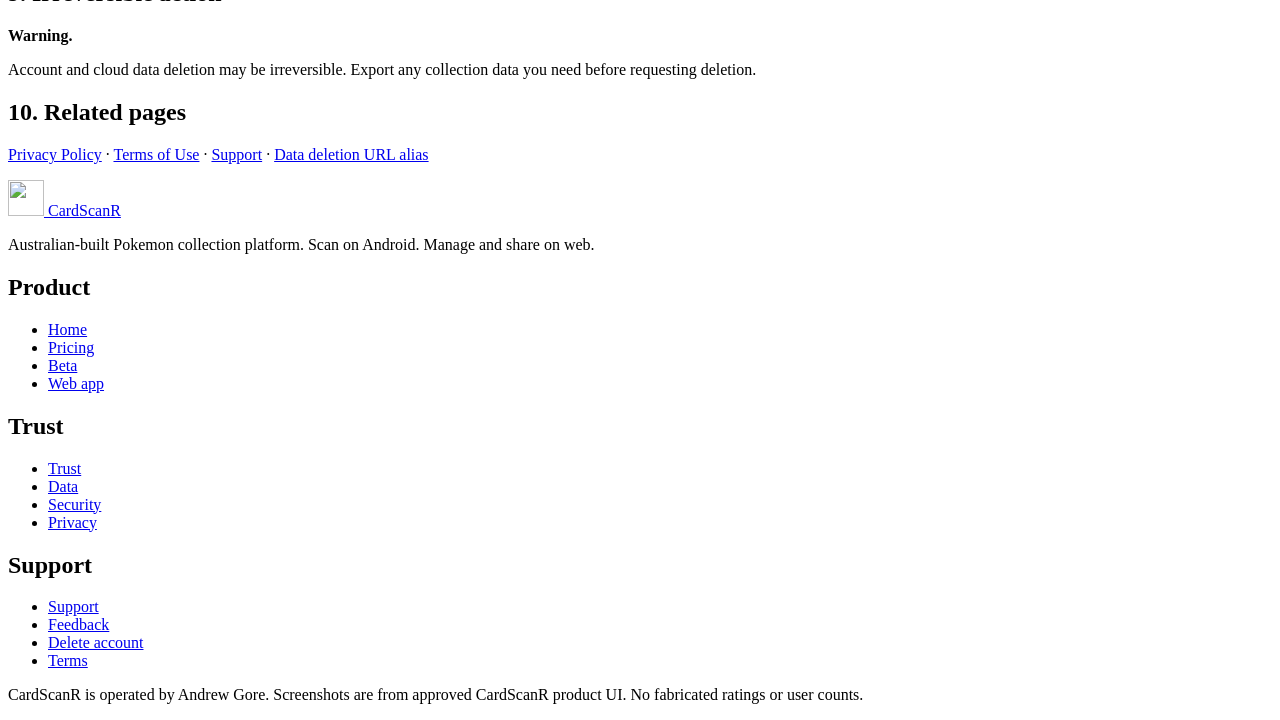
==== commit 4f28e930: "Align legal/support pages with CardScanR public site chrome and product state. Rebuild Support hub, " ====
--- a/docs/data-deletion/index.html
+++ b/docs/data-deletion/index.html
@@ -1,4 +1,4 @@
-<!DOCTYPE html>
+﻿<!DOCTYPE html>
 <html lang="en-AU">
 <head>
   <meta charset="utf-8">
@@ -21,7 +21,7 @@
     <link rel="preconnect" href="https://fonts.googleapis.com" />
   <link rel="preconnect" href="https://fonts.gstatic.com" crossorigin />
   <link href="https://fonts.googleapis.com/css2?family=IBM+Plex+Sans:wght@400;500;650;700&family=Sora:wght@600;700&display=swap" rel="stylesheet" />
-  <link rel="stylesheet" href="/assets/css/site.css">
+  <link rel="stylesheet" href="/assets/css/site.css?v=reconcile20260821">
 </head>
 <body>
   <a class="skip-link" href="#main">Skip to content</a>
@@ -40,7 +40,7 @@
           <a href="/beta/">Beta</a>
           <a href="/pricing/">Pricing</a>
           <a href="/trust/">Trust</a>
-          <a href="/support/" aria-current="page">Support</a>
+          <a href="/support/">Support</a>
         </div>
         <div class="site-nav__actions">
           <a class="btn btn--ghost" href="/app/">Sign in</a>
